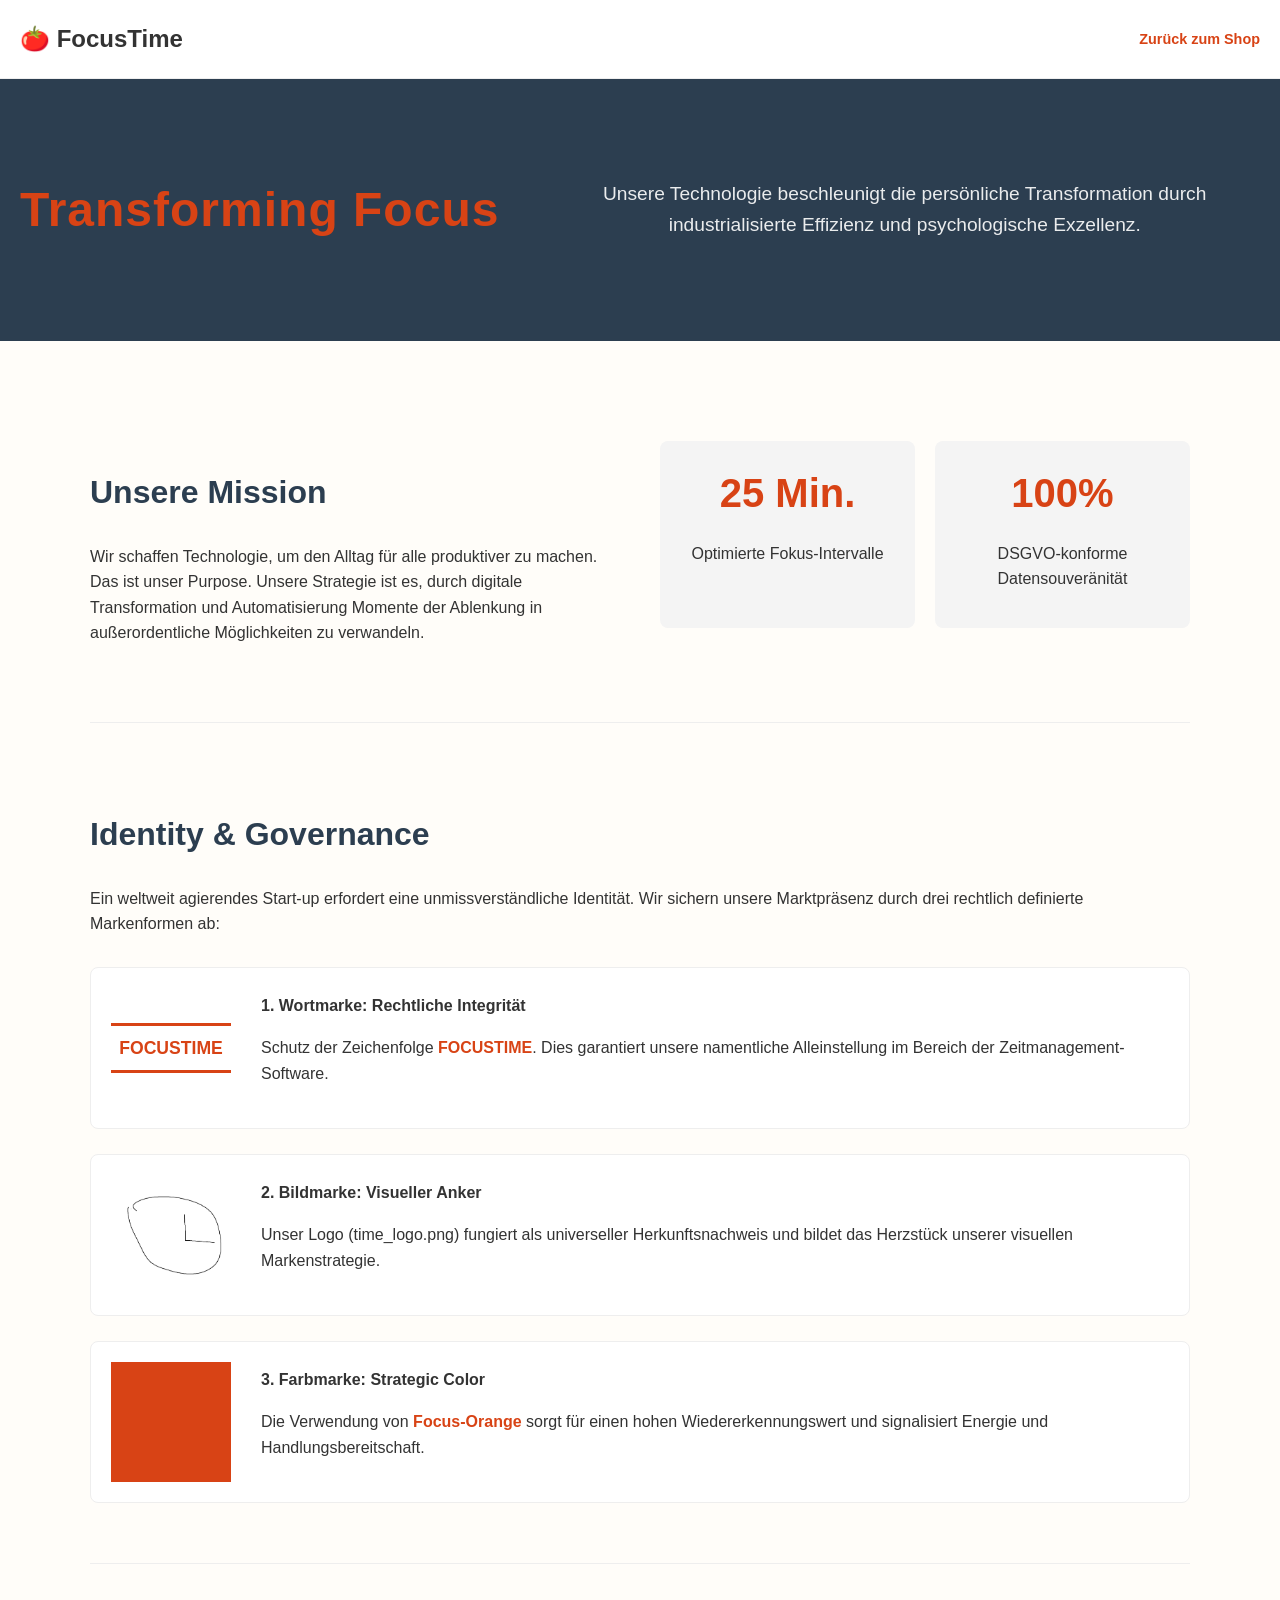
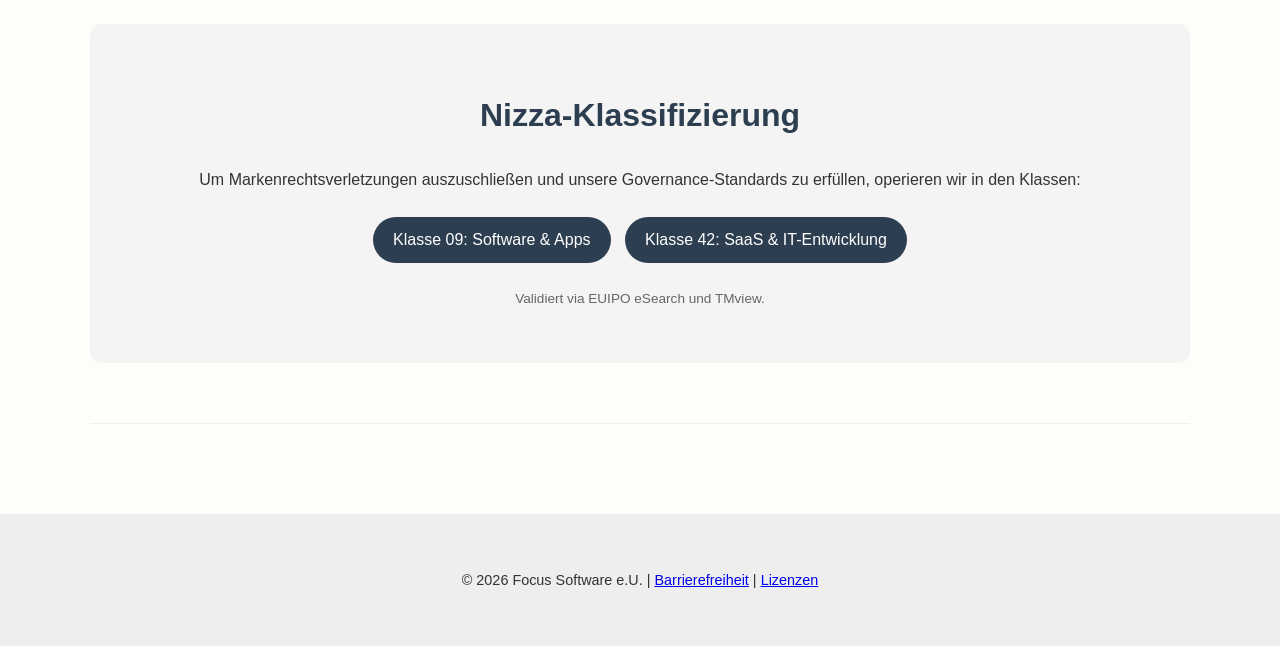
==== about.html @ 45c6c2f2 "joa" ====
<!DOCTYPE html>
<html lang="de">
<head>
    <meta charset="UTF-8">
    <meta name="viewport" content="width=device-width, initial-scale=1.0">
    <title>Über uns - FocusTime Identity</title>
    <link rel="stylesheet" href="style.css">
    <style>
        :root {
            /* Kontrastoptimiertes Orange für bessere Lesbarkeit (WCAG konform) */
            --primary-orange: #d84315;
            --dark-grey: #2c3e50;
            --light-grey: #f4f4f4;
        }
        body { font-family: 'Arial', sans-serif; line-height: 1.6; color: #333; margin: 0; }
        .container { max-width: 1100px; margin: 0 auto; padding: 40px 20px; }

        /* Hero Section */
        .hero { background: var(--dark-grey); color: white; padding: 80px 20px; text-align: center; }
        .hero h1 { font-size: 3rem; margin: 0; color: var(--primary-orange); letter-spacing: 1px; }
        .hero p { font-size: 1.2rem; max-width: 700px; margin: 20px auto; opacity: 0.9; }

        /* Sektionen */
        .section { padding: 60px 0; border-bottom: 1px solid #eee; }
        .section-grid { display: grid; grid-template-columns: 1fr 1fr; gap: 40px; align-items: start; }
        h2 { color: var(--dark-grey); font-size: 2rem; margin-bottom: 25px; }

        /* Marken-Visualisierung */
        .brand-display { display: flex; flex-direction: column; gap: 25px; margin-top: 30px; }
        .brand-row {
            display: grid;
            grid-template-columns: 120px 1fr;
            gap: 30px;
            align-items: center;
            background: white;
            padding: 20px;
            border-radius: 8px;
            border: 1px solid #eee;
        }
        .brand-visual {
            width: 120px;
            height: 120px;
            display: flex;
            align-items: center;
            justify-content: center;
            background: #fff;
            overflow: hidden;
        }
        .brand-visual img { width: 100%; height: 100%; object-fit: contain; }

        /* Wortmarke Preview - Farbe angepasst auf Primary Orange */
        .wordmark-box {
            font-weight: 900;
            font-size: 1.1rem;
            border: 3px solid var(--primary-orange);
            color: var(--primary-orange);
            padding: 8px;
            text-transform: uppercase;
        }

        /* Stats */
        .stats-grid { display: grid; grid-template-columns: 1fr 1fr; gap: 20px; }
        .stat-item { text-align: center; background: var(--light-grey); padding: 20px; border-radius: 8px; }
        .stat-number { font-size: 2.5rem; font-weight: bold; color: var(--primary-orange); display: block; }

        .highlight { color: var(--primary-orange); font-weight: bold; }
        footer { text-align: center; padding: 40px; background: #eee; font-size: 0.9rem; }
    </style>
</head>
<body>

<header style="padding: 20px; background: #fff; display: flex; justify-content: space-between; align-items: center; border-bottom: 1px solid #eee;">
    <div style="font-weight: bold; font-size: 1.5rem;">🍅 FocusTime</div>
    <nav><a href="index.html" style="text-decoration: none; color: var(--primary-orange); font-weight: bold;">Zurück zum Shop</a></nav>
</header>

<div class="hero">
    <h1>Transforming Focus</h1>
    <p>Unsere Technologie beschleunigt die persönliche Transformation durch industrialisierte Effizienz und psychologische Exzellenz.</p>
</div>

<div class="container">

    <section class="section">
        <div class="section-grid">
            <div>
                <h2>Unsere Mission</h2>
                <p>Wir schaffen Technologie, um den Alltag für alle produktiver zu machen. Das ist unser Purpose. Unsere Strategie ist es, durch digitale Transformation und Automatisierung Momente der Ablenkung in außerordentliche Möglichkeiten zu verwandeln.</p>
            </div>
            <div class="stats-grid">
                <div class="stat-item">
                    <span class="stat-number">25 Min.</span>
                    <p>Optimierte Fokus-Intervalle</p>
                </div>
                <div class="stat-item">
                    <span class="stat-number">100%</span>
                    <p>DSGVO-konforme Datensouveränität</p>
                </div>
            </div>
        </div>
    </section>

    <section class="section">
        <h2>Identity & Governance</h2>
        <p>Ein weltweit agierendes Start-up erfordert eine unmissverständliche Identität. Wir sichern unsere Marktpräsenz durch drei rechtlich definierte Markenformen ab:</p>

        <div class="brand-display">
            <div class="brand-row">
                <div class="brand-visual">
                    <div class="wordmark-box">FOCUSTIME</div>
                </div>
                <div>
                    <strong>1. Wortmarke: Rechtliche Integrität</strong>
                    <p>Schutz der Zeichenfolge <span class="highlight">FOCUSTIME</span>. Dies garantiert unsere namentliche Alleinstellung im Bereich der Zeitmanagement-Software.</p>
                </div>
            </div>

            <div class="brand-row">
                <div class="brand-visual">
                    <img src="time_logo.png" alt="FocusTime Bildmarke">
                </div>
                <div>
                    <strong>2. Bildmarke: Visueller Anker</strong>
                    <p>Unser Logo (time_logo.png) fungiert als universeller Herkunftsnachweis und bildet das Herzstück unserer visuellen Markenstrategie.</p>
                </div>
            </div>

            <div class="brand-row">
                <div class="brand-visual" style="background-color: var(--primary-orange);"></div>
                <div>
                    <strong>3. Farbmarke: Strategic Color</strong>
                    <p>Die Verwendung von <span class="highlight">Focus-Orange</span> sorgt für einen hohen Wiedererkennungswert und signalisiert Energie und Handlungsbereitschaft.</p>
                </div>
            </div>
        </div>
    </section>

    <section class="section">
        <div style="background: var(--light-grey); padding: 40px; border-radius: 12px; text-align: center;">
            <h2>Nizza-Klassifizierung</h2>
            <p>Um Markenrechtsverletzungen auszuschließen und unsere Governance-Standards zu erfüllen, operieren wir in den Klassen:</p>
            <div style="margin: 20px 0;">
                <span style="display: inline-block; padding: 10px 20px; background: var(--dark-grey); color: white; border-radius: 30px; margin: 5px;">Klasse 09: Software & Apps</span>
                <span style="display: inline-block; padding: 10px 20px; background: var(--dark-grey); color: white; border-radius: 30px; margin: 5px;">Klasse 42: SaaS & IT-Entwicklung</span>
            </div>
            <p style="font-size: 0.85rem; color: #666;">Validiert via EUIPO eSearch und TMview.</p>
        </div>
    </section>

</div>

<footer>
    <p>&copy; 2026 Focus Software e.U. | <a href="barriere.html">Barrierefreiheit</a> | <a href="lizenz.html">Lizenzen</a></p>
</footer>

</body>
</html>
---- style.css ----
/* style.css */
:root {
    --primary-orange: #ff5722;
    --gradient-orange: linear-gradient(135deg, #ff9800, #ff5722);
    --text-dark: #212121;
    --text-gray: #616161;
    --bg-light: #fffdf9;
}

body {
    font-family: 'Segoe UI', sans-serif;
    margin: 0;
    background-color: var(--bg-light);
    color: var(--text-dark);
}

/* HEADER NAVIGATION */
header {
    background: white;
    padding: 15px 40px;
    display: flex;
    justify-content: space-between;
    align-items: center;
    box-shadow: 0 2px 10px rgba(0,0,0,0.05);
}

.logo-area { font-weight: bold; font-size: 1.2rem; display: flex; align-items: center; gap: 8px; }

nav ul { display: flex; gap: 20px; list-style: none; margin: 0; padding: 0; }
nav a { text-decoration: none; color: var(--text-gray); font-size: 0.9rem; }

.btn-header-buy {
    background: var(--gradient-orange);
    color: white; border: none; padding: 8px 18px; border-radius: 20px; cursor: pointer;
}

/* HERO BEREICH (Das Wichtigste für das Layout) */
.hero {
    display: flex; /* Macht Text und Bild nebeneinander */
    justify-content: center;
    align-items: center;
    padding: 60px 10%;
    gap: 50px;
}

.hero-text { flex: 1; max-width: 600px; }

h1 { font-size: 3rem; margin: 10px 0; line-height: 1.2; }
.highlight-red { color: #f44336; }

.rating-badge { color: #fbc02d; font-size: 0.9rem; margin-bottom: 10px; }

/* BUTTONS */
.cta-buttons { display: flex; gap: 15px; margin: 20px 0; }
.btn-main-buy { background: var(--gradient-orange); color: white; border: none; padding: 12px 25px; border-radius: 8px; font-weight: bold; cursor: pointer; }
.btn-demo { background: white; border: 1px solid #ccc; padding: 12px 25px; border-radius: 8px; cursor: pointer; }

/* LISTE */
.usp-list { list-style: none; padding: 0; }
.usp-list li::before { content: "• "; color: var(--text-dark); font-weight: bold; }

/* TIMER MOCKUP BOX */
.timer-mockup {
    background: white;
    padding: 30px;
    border-radius: 30px;
    border: 15px solid #ff7043; /* Der dicke orange Rand */
    box-shadow: 0 15px 40px rgba(0,0,0,0.1);
    text-align: center;
    width: 350px; /* Feste Breite damit er nicht zusammengedrückt wird */
    display: flex;
    flex-direction: column;
    align-items: center;
}

.tomato-icon { font-size: 3rem; margin-bottom: 5px; }

.timer-display {
    font-size: 4.5rem;
    font-weight: 800;
    margin: 0;
    line-height: 1;
}

.timer-status {
    color: var(--text-gray);
    font-size: 1rem;
    margin: 10px 0 25px 0;
}

/* FORTSCHRITTSBALKEN */
.progress-bar {
    width: 100%;
    height: 12px;
    background: #eee;
    border-radius: 6px;
    margin-bottom: 30px;
    overflow: hidden; /* Damit der Fill nicht übersteht */
}

.progress-fill {
    width: 65%; /* Fortschritt wie im Bild */
    height: 100%;
    background: #f44336;
}

/* STATISTIKEN NEBENEINANDER (Flex-Row statt Column) */
.stats {
    display: flex;
    justify-content: space-between;
    width: 100%;
    border-top: 1px solid #eee;
    padding-top: 20px;
}

.stat-item {
    flex: 1; /* Alle Items gleich breit */
    text-align: center;
}

.stat-value {
    font-size: 1.5rem;
    margin: 0;
    padding: 0;
    color: #333;
    font-weight: bold;
}

.stat-label {
    margin: 0;
    font-size: 0.8rem;
    color: #555;
}

/* FOOTER */
footer { background: #f4f4f4; padding: 40px; text-align: center; margin-top: 50px; }
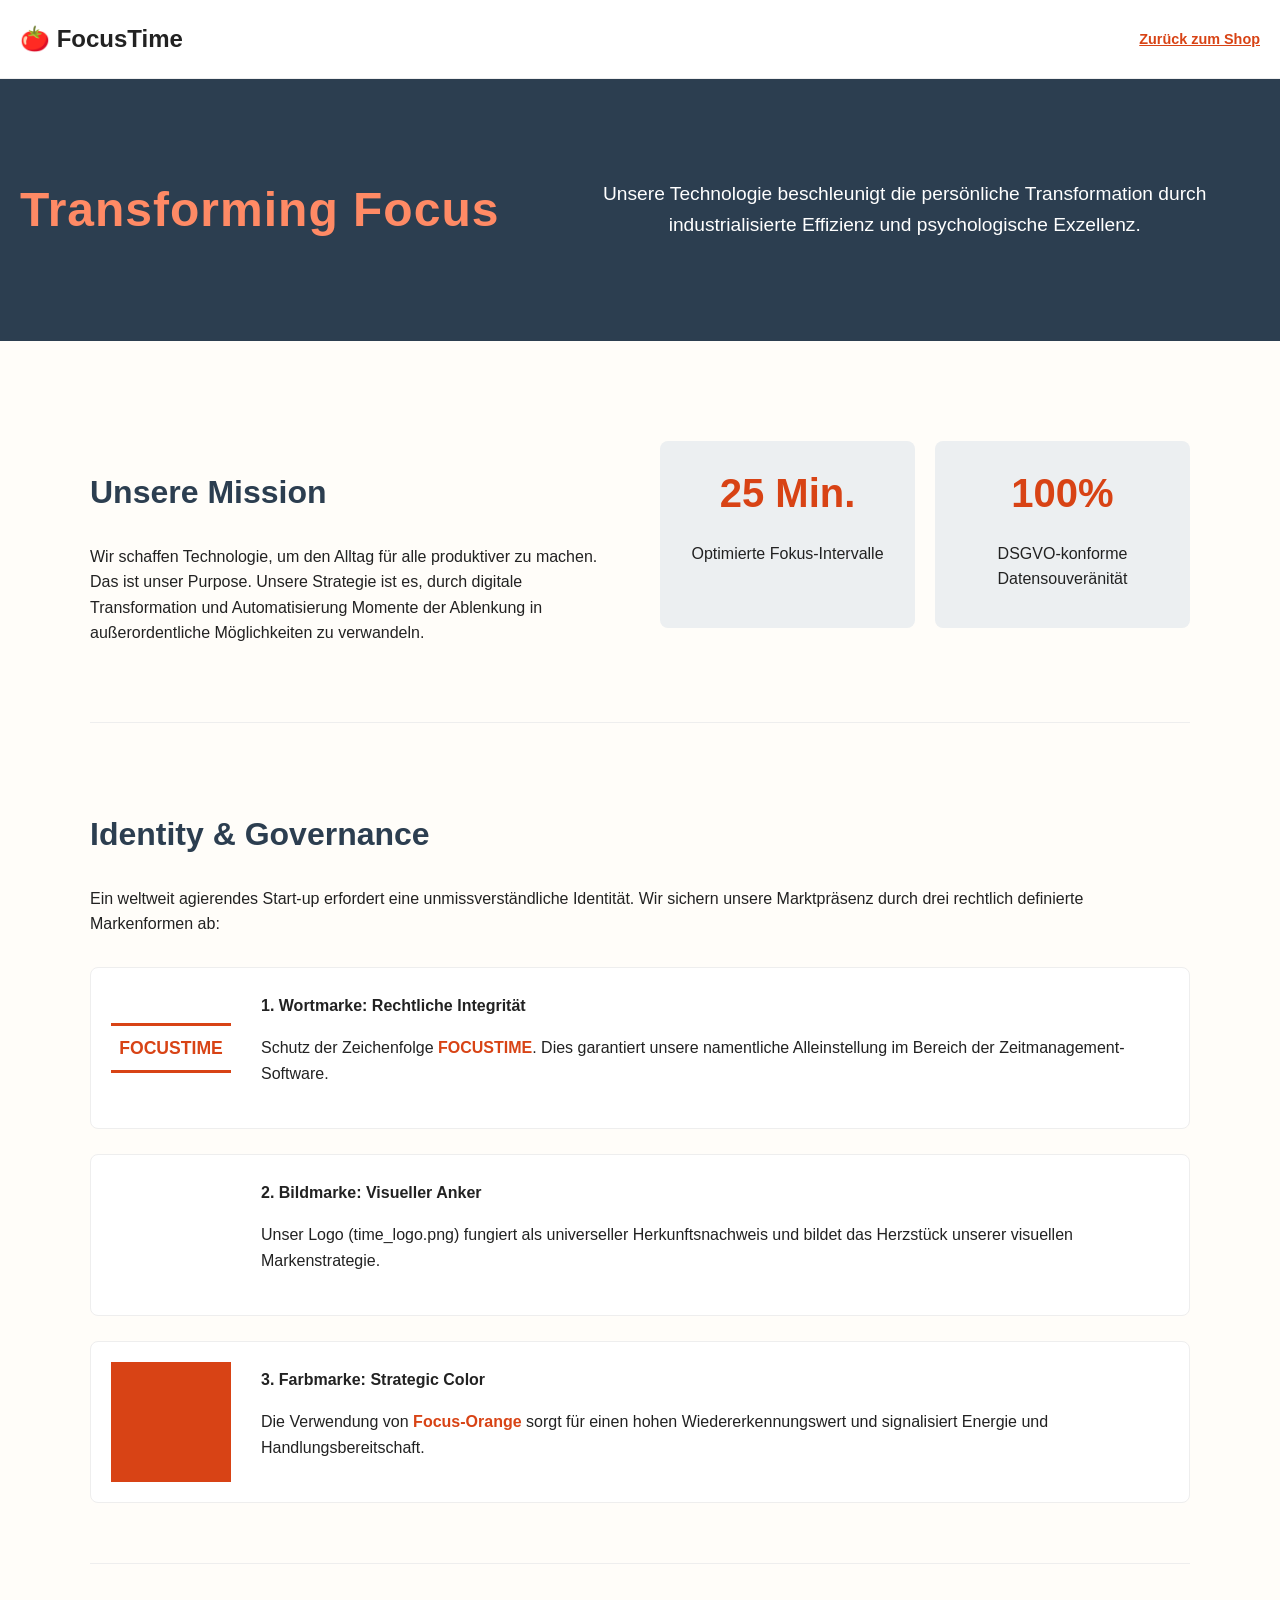
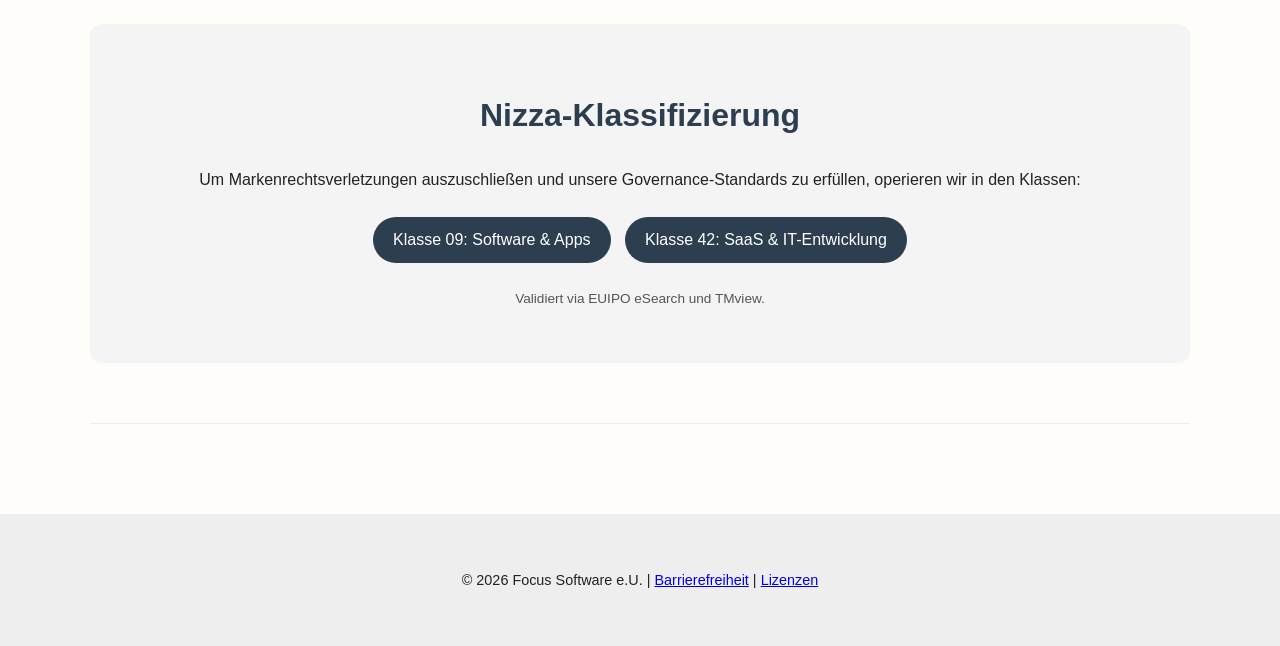
==== commit 8a8c099d: "joa" ====
--- a/about.html
+++ b/about.html
@@ -7,18 +7,18 @@
     <link rel="stylesheet" href="style.css">
     <style>
         :root {
-            /* Kontrastoptimiertes Orange für bessere Lesbarkeit (WCAG konform) */
-            --primary-orange: #d84315;
+            /* Dieses Orange (#D84315) ist dunkel genug für WAVE (Kontrast > 4.5:1) */
+            --primary-orange: #D84315;
             --dark-grey: #2c3e50;
             --light-grey: #f4f4f4;
         }
-        body { font-family: 'Arial', sans-serif; line-height: 1.6; color: #333; margin: 0; }
+        body { font-family: 'Arial', sans-serif; line-height: 1.6; color: #222; margin: 0; }
         .container { max-width: 1100px; margin: 0 auto; padding: 40px 20px; }
 
         /* Hero Section */
         .hero { background: var(--dark-grey); color: white; padding: 80px 20px; text-align: center; }
-        .hero h1 { font-size: 3rem; margin: 0; color: var(--primary-orange); letter-spacing: 1px; }
-        .hero p { font-size: 1.2rem; max-width: 700px; margin: 20px auto; opacity: 0.9; }
+        .hero h1 { font-size: 3rem; margin: 0; color: #FF8A65; letter-spacing: 1px; } /* Helleres Orange auf Dunkel ist barrierefrei */
+        .hero p { font-size: 1.2rem; max-width: 700px; margin: 20px auto; opacity: 1; }
 
         /* Sektionen */
         .section { padding: 60px 0; border-bottom: 1px solid #eee; }
@@ -46,9 +46,8 @@
             background: #fff;
             overflow: hidden;
         }
-        .brand-visual img { width: 100%; height: 100%; object-fit: contain; }
 
-        /* Wortmarke Preview - Farbe angepasst auf Primary Orange */
+        /* Wortmarke Preview - Jetzt mit Kontrast-Orange */
         .wordmark-box {
             font-weight: 900;
             font-size: 1.1rem;
@@ -60,7 +59,7 @@
 
         /* Stats */
         .stats-grid { display: grid; grid-template-columns: 1fr 1fr; gap: 20px; }
-        .stat-item { text-align: center; background: var(--light-grey); padding: 20px; border-radius: 8px; }
+        .stat-item { text-align: center; background: #eceff1; padding: 20px; border-radius: 8px; }
         .stat-number { font-size: 2.5rem; font-weight: bold; color: var(--primary-orange); display: block; }
 
         .highlight { color: var(--primary-orange); font-weight: bold; }
@@ -71,7 +70,7 @@
 
 <header style="padding: 20px; background: #fff; display: flex; justify-content: space-between; align-items: center; border-bottom: 1px solid #eee;">
     <div style="font-weight: bold; font-size: 1.5rem;">🍅 FocusTime</div>
-    <nav><a href="index.html" style="text-decoration: none; color: var(--primary-orange); font-weight: bold;">Zurück zum Shop</a></nav>
+    <nav><a href="index.html" style="text-decoration: underline; color: var(--primary-orange); font-weight: bold;">Zurück zum Shop</a></nav>
 </header>
 
 <div class="hero">
@@ -143,7 +142,7 @@
                 <span style="display: inline-block; padding: 10px 20px; background: var(--dark-grey); color: white; border-radius: 30px; margin: 5px;">Klasse 09: Software & Apps</span>
                 <span style="display: inline-block; padding: 10px 20px; background: var(--dark-grey); color: white; border-radius: 30px; margin: 5px;">Klasse 42: SaaS & IT-Entwicklung</span>
             </div>
-            <p style="font-size: 0.85rem; color: #666;">Validiert via EUIPO eSearch und TMview.</p>
+            <p style="font-size: 0.85rem; color: #555;">Validiert via EUIPO eSearch und TMview.</p>
         </div>
     </section>
 
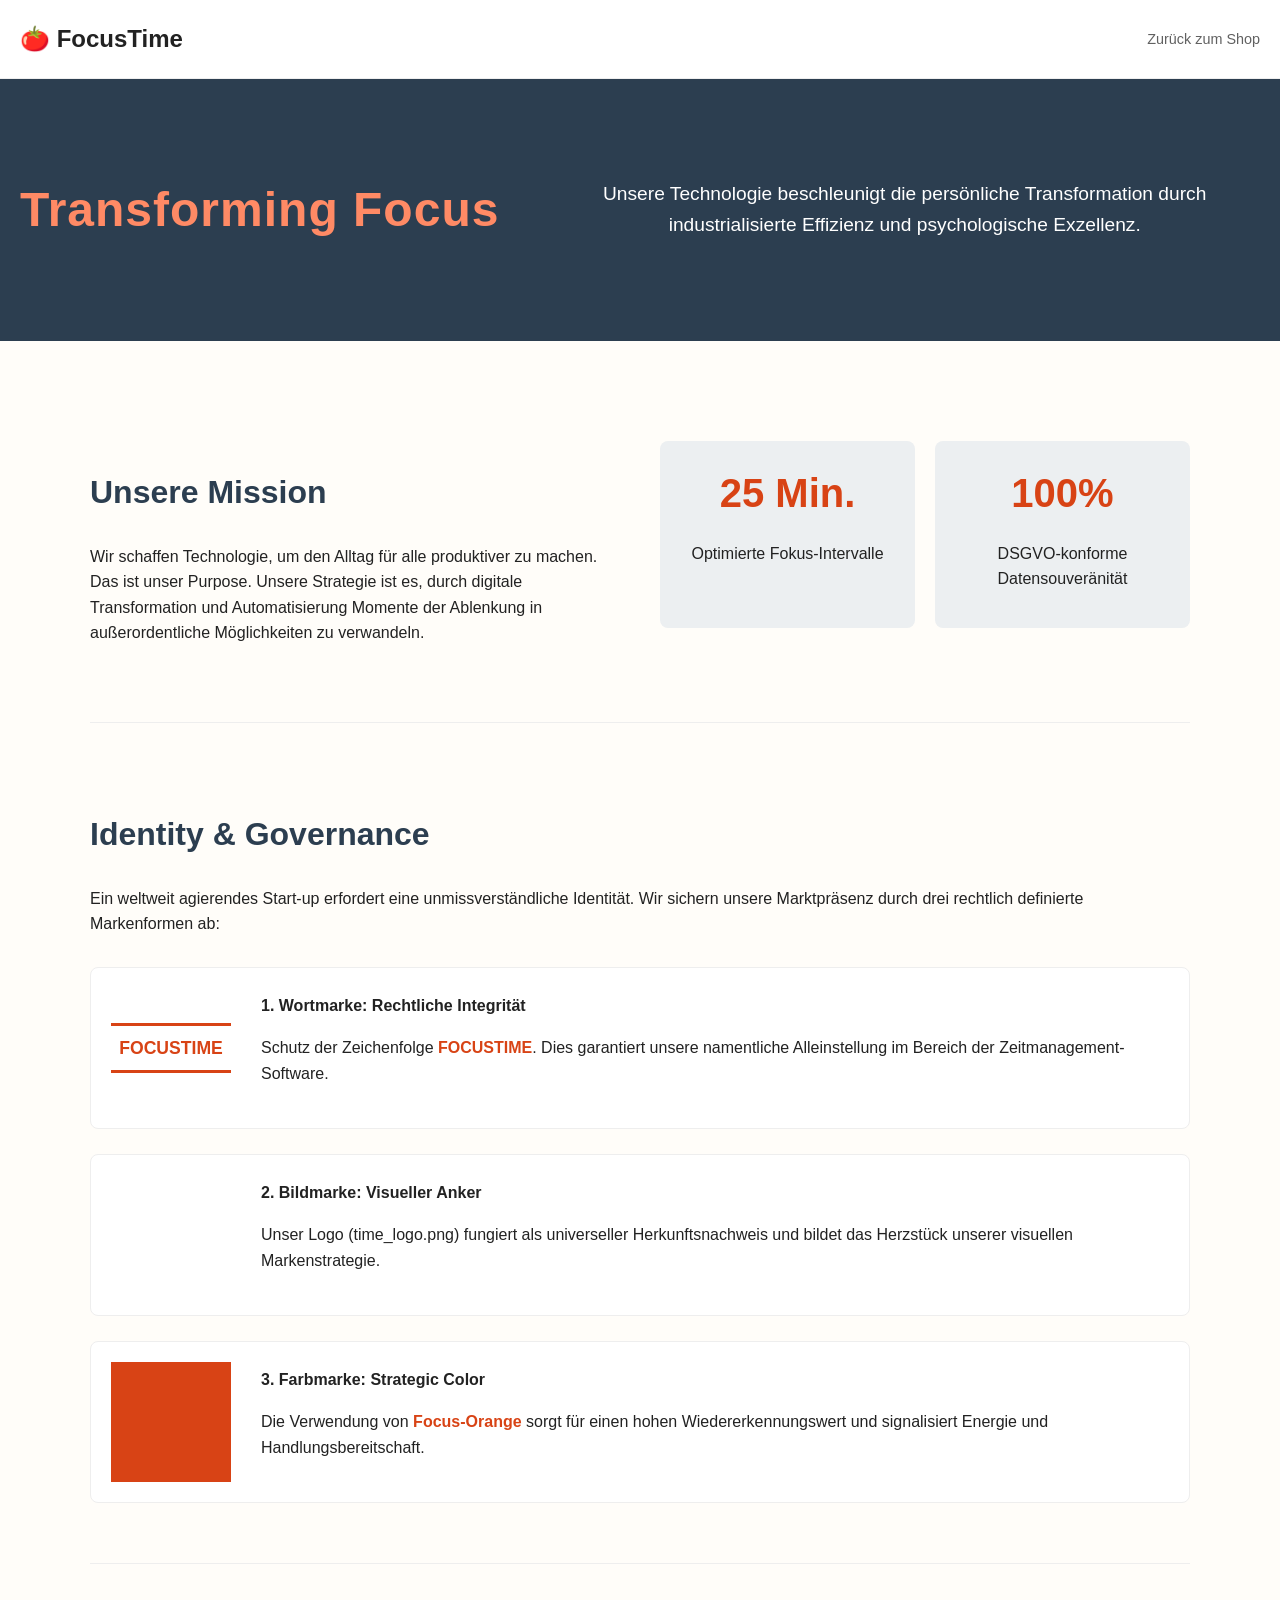
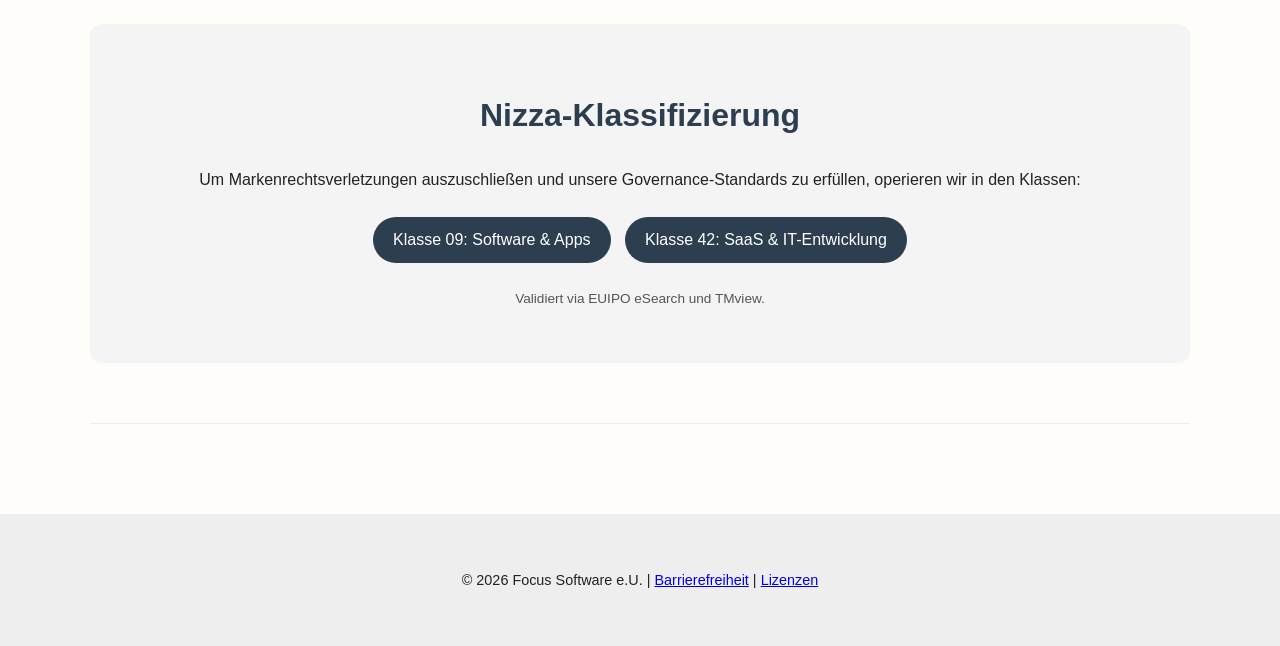
==== commit b42b8600: "joa" ====
--- a/about.html
+++ b/about.html
@@ -70,9 +70,10 @@
 
 <header style="padding: 20px; background: #fff; display: flex; justify-content: space-between; align-items: center; border-bottom: 1px solid #eee;">
     <div style="font-weight: bold; font-size: 1.5rem;">🍅 FocusTime</div>
-    <nav><a href="index.html" style="text-decoration: underline; color: var(--primary-orange); font-weight: bold;">Zurück zum Shop</a></nav>
+    <nav>
+        <a href="index.html" style="text-decoration: none; color: var(--text-gray); font-size: 0.9rem;">Zurück zum Shop</a>
+    </nav>
 </header>
-
 <div class="hero">
     <h1>Transforming Focus</h1>
     <p>Unsere Technologie beschleunigt die persönliche Transformation durch industrialisierte Effizienz und psychologische Exzellenz.</p>
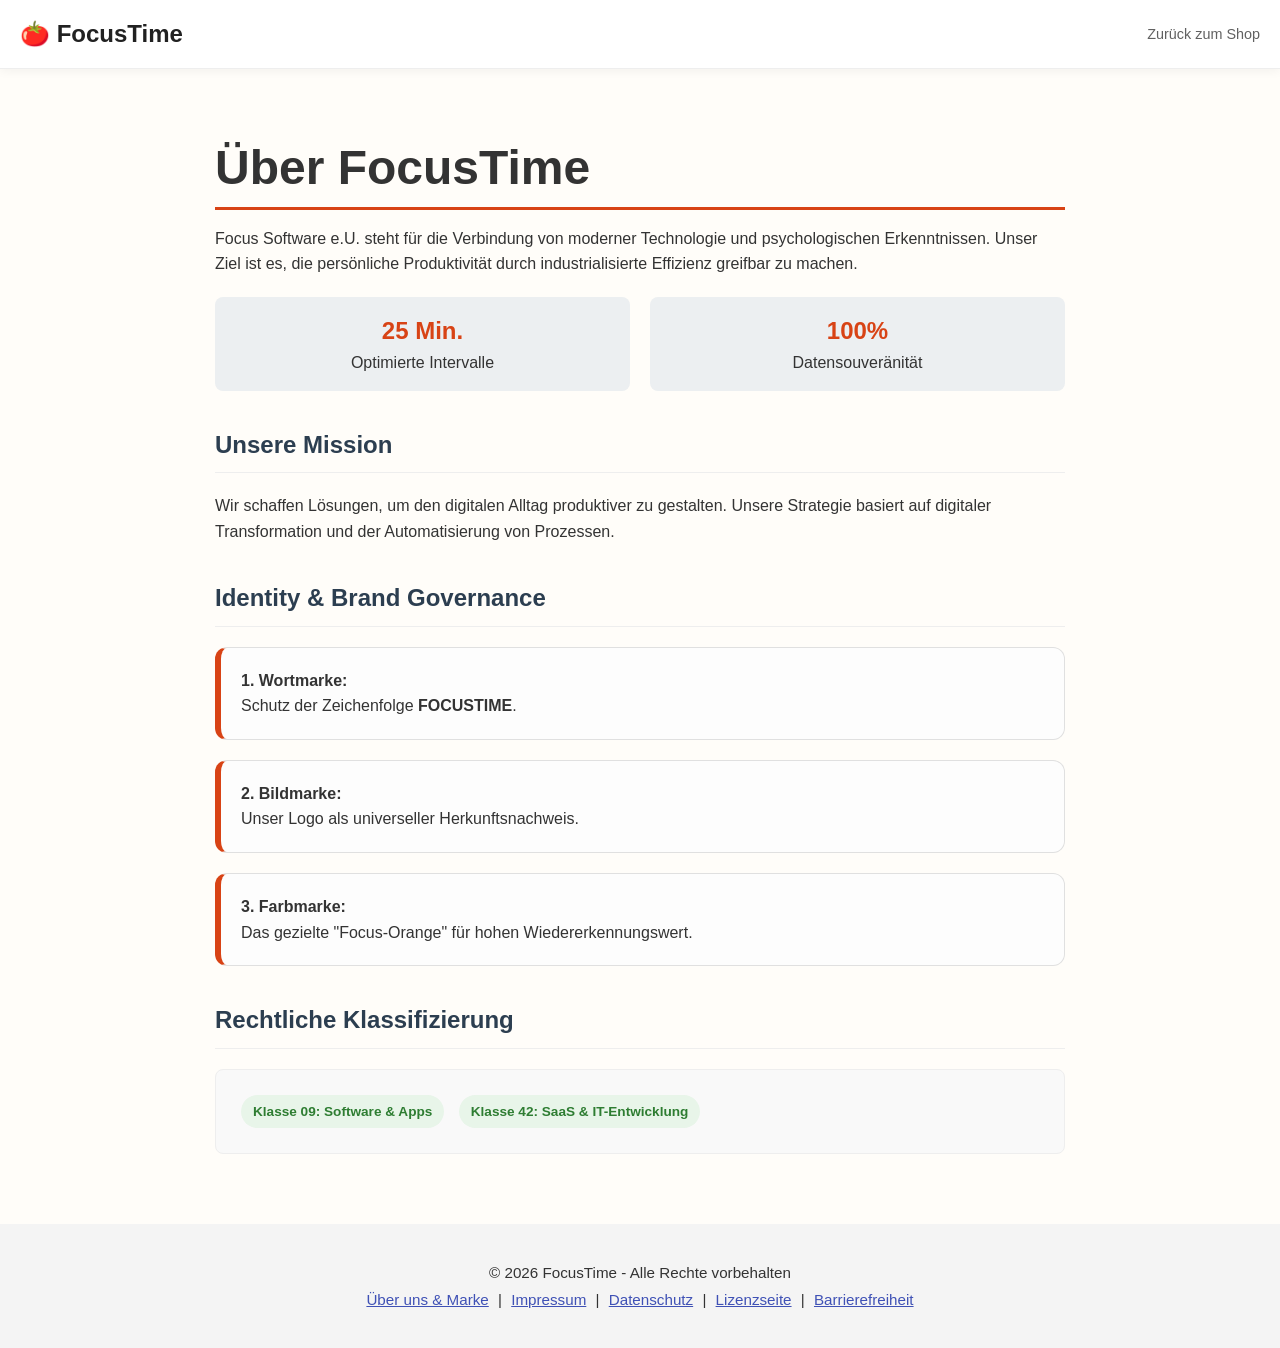
==== commit a75b8fb7: "joa" ====
--- a/about.html
+++ b/about.html
@@ -3,67 +3,77 @@
 <head>
     <meta charset="UTF-8">
     <meta name="viewport" content="width=device-width, initial-scale=1.0">
-    <title>Über uns - FocusTime Identity</title>
+    <title>Über uns - FocusTime</title>
     <link rel="stylesheet" href="style.css">
     <style>
         :root {
-            /* Dieses Orange (#D84315) ist dunkel genug für WAVE (Kontrast > 4.5:1) */
-            --primary-orange: #D84315;
-            --dark-grey: #2c3e50;
-            --light-grey: #f4f4f4;
+            --primary-orange: #d84315;
+            --text-gray: #616161;
         }
-        body { font-family: 'Arial', sans-serif; line-height: 1.6; color: #222; margin: 0; }
-        .container { max-width: 1100px; margin: 0 auto; padding: 40px 20px; }
+        .about-container { max-width: 850px; margin: 40px auto; padding: 20px; line-height: 1.6; color: #333; font-family: sans-serif; }
 
-        /* Hero Section */
-        .hero { background: var(--dark-grey); color: white; padding: 80px 20px; text-align: center; }
-        .hero h1 { font-size: 3rem; margin: 0; color: #FF8A65; letter-spacing: 1px; } /* Helleres Orange auf Dunkel ist barrierefrei */
-        .hero p { font-size: 1.2rem; max-width: 700px; margin: 20px auto; opacity: 1; }
+        h1 { border-bottom: 3px solid var(--primary-orange); padding-bottom: 10px; }
+        h2 { color: #2c3e50; margin-top: 35px; border-bottom: 1px solid #eee; padding-bottom: 8px; }
 
-        /* Sektionen */
-        .section { padding: 60px 0; border-bottom: 1px solid #eee; }
-        .section-grid { display: grid; grid-template-columns: 1fr 1fr; gap: 40px; align-items: start; }
-        h2 { color: var(--dark-grey); font-size: 2rem; margin-bottom: 25px; }
-
-        /* Marken-Visualisierung */
-        .brand-display { display: flex; flex-direction: column; gap: 25px; margin-top: 30px; }
-        .brand-row {
-            display: grid;
-            grid-template-columns: 120px 1fr;
-            gap: 30px;
-            align-items: center;
-            background: white;
+        .feature-box {
+            background: #fdfdfd;
             padding: 20px;
-            border-radius: 8px;
-            border: 1px solid #eee;
-        }
-        .brand-visual {
-            width: 120px;
-            height: 120px;
-            display: flex;
-            align-items: center;
-            justify-content: center;
-            background: #fff;
-            overflow: hidden;
+            border-radius: 12px;
+            margin: 20px 0;
+            border: 1px solid #e0e0e0;
+            border-left: 6px solid var(--primary-orange);
         }
 
-        /* Wortmarke Preview - Jetzt mit Kontrast-Orange */
-        .wordmark-box {
-            font-weight: 900;
-            font-size: 1.1rem;
-            border: 3px solid var(--primary-orange);
-            color: var(--primary-orange);
-            padding: 8px;
-            text-transform: uppercase;
+        .nizza-badge {
+            display: inline-block;
+            background: #e8f5e9;
+            color: #2e7d32;
+            padding: 6px 12px;
+            border-radius: 20px;
+            font-size: 0.85rem;
+            font-weight: bold;
+            margin: 5px;
         }
 
-        /* Stats */
-        .stats-grid { display: grid; grid-template-columns: 1fr 1fr; gap: 20px; }
-        .stat-item { text-align: center; background: #eceff1; padding: 20px; border-radius: 8px; }
-        .stat-number { font-size: 2.5rem; font-weight: bold; color: var(--primary-orange); display: block; }
+        .stats-summary {
+            display: flex;
+            gap: 20px;
+            margin: 20px 0;
+        }
 
-        .highlight { color: var(--primary-orange); font-weight: bold; }
-        footer { text-align: center; padding: 40px; background: #eee; font-size: 0.9rem; }
+        .stat-card {
+            flex: 1;
+            background: #eceff1;
+            padding: 15px;
+            border-radius: 8px;
+            text-align: center;
+        }
+
+        .stat-val { font-size: 1.5rem; font-weight: bold; color: var(--primary-orange); display: block; }
+
+        /* FOOTER DESIGN NACH SCREENSHOT */
+        footer {
+            background: #f4f4f4;
+            padding: 40px;
+            text-align: center;
+            margin-top: 50px;
+            color: #333;
+            font-size: 0.95rem;
+        }
+
+        .footer-links {
+            margin-top: 10px;
+        }
+
+        .footer-links a {
+            color: #3f51b5; /* Klassisches Link-Blau wie im Screenshot */
+            text-decoration: underline;
+            margin: 0 5px;
+        }
+
+        .footer-links span {
+            color: #333;
+        }
     </style>
 </head>
 <body>
@@ -74,83 +84,57 @@
         <a href="index.html" style="text-decoration: none; color: var(--text-gray); font-size: 0.9rem;">Zurück zum Shop</a>
     </nav>
 </header>
-<div class="hero">
-    <h1>Transforming Focus</h1>
-    <p>Unsere Technologie beschleunigt die persönliche Transformation durch industrialisierte Effizienz und psychologische Exzellenz.</p>
-</div>
 
-<div class="container">
+<main class="about-container">
+    <h1>Über FocusTime</h1>
+    <p>Focus Software e.U. steht für die Verbindung von moderner Technologie und psychologischen Erkenntnissen. Unser Ziel ist es, die persönliche Produktivität durch industrialisierte Effizienz greifbar zu machen.</p>
 
-    <section class="section">
-        <div class="section-grid">
-            <div>
-                <h2>Unsere Mission</h2>
-                <p>Wir schaffen Technologie, um den Alltag für alle produktiver zu machen. Das ist unser Purpose. Unsere Strategie ist es, durch digitale Transformation und Automatisierung Momente der Ablenkung in außerordentliche Möglichkeiten zu verwandeln.</p>
-            </div>
-            <div class="stats-grid">
-                <div class="stat-item">
-                    <span class="stat-number">25 Min.</span>
-                    <p>Optimierte Fokus-Intervalle</p>
-                </div>
-                <div class="stat-item">
-                    <span class="stat-number">100%</span>
-                    <p>DSGVO-konforme Datensouveränität</p>
-                </div>
-            </div>
+    <div class="stats-summary">
+        <div class="stat-card">
+            <span class="stat-val">25 Min.</span>
+            Optimierte Intervalle
         </div>
-    </section>
+        <div class="stat-card">
+            <span class="stat-val">100%</span>
+            Datensouveränität
+        </div>
+    </div>
 
-    <section class="section">
-        <h2>Identity & Governance</h2>
-        <p>Ein weltweit agierendes Start-up erfordert eine unmissverständliche Identität. Wir sichern unsere Marktpräsenz durch drei rechtlich definierte Markenformen ab:</p>
+    <h2>Unsere Mission</h2>
+    <p>Wir schaffen Lösungen, um den digitalen Alltag produktiver zu gestalten. Unsere Strategie basiert auf digitaler Transformation und der Automatisierung von Prozessen.</p>
 
-        <div class="brand-display">
-            <div class="brand-row">
-                <div class="brand-visual">
-                    <div class="wordmark-box">FOCUSTIME</div>
-                </div>
-                <div>
-                    <strong>1. Wortmarke: Rechtliche Integrität</strong>
-                    <p>Schutz der Zeichenfolge <span class="highlight">FOCUSTIME</span>. Dies garantiert unsere namentliche Alleinstellung im Bereich der Zeitmanagement-Software.</p>
-                </div>
-            </div>
+    <h2>Identity & Brand Governance</h2>
+    <div class="feature-box">
+        <strong>1. Wortmarke:</strong><br>
+        Schutz der Zeichenfolge <strong>FOCUSTIME</strong>.
+    </div>
 
-            <div class="brand-row">
-                <div class="brand-visual">
-                    <img src="time_logo.png" alt="FocusTime Bildmarke">
-                </div>
-                <div>
-                    <strong>2. Bildmarke: Visueller Anker</strong>
-                    <p>Unser Logo (time_logo.png) fungiert als universeller Herkunftsnachweis und bildet das Herzstück unserer visuellen Markenstrategie.</p>
-                </div>
-            </div>
+    <div class="feature-box">
+        <strong>2. Bildmarke:</strong><br>
+        Unser Logo als universeller Herkunftsnachweis.
+    </div>
 
-            <div class="brand-row">
-                <div class="brand-visual" style="background-color: var(--primary-orange);"></div>
-                <div>
-                    <strong>3. Farbmarke: Strategic Color</strong>
-                    <p>Die Verwendung von <span class="highlight">Focus-Orange</span> sorgt für einen hohen Wiedererkennungswert und signalisiert Energie und Handlungsbereitschaft.</p>
-                </div>
-            </div>
-        </div>
-    </section>
+    <div class="feature-box">
+        <strong>3. Farbmarke:</strong><br>
+        Das gezielte "Focus-Orange" für hohen Wiedererkennungswert.
+    </div>
 
-    <section class="section">
-        <div style="background: var(--light-grey); padding: 40px; border-radius: 12px; text-align: center;">
-            <h2>Nizza-Klassifizierung</h2>
-            <p>Um Markenrechtsverletzungen auszuschließen und unsere Governance-Standards zu erfüllen, operieren wir in den Klassen:</p>
-            <div style="margin: 20px 0;">
-                <span style="display: inline-block; padding: 10px 20px; background: var(--dark-grey); color: white; border-radius: 30px; margin: 5px;">Klasse 09: Software & Apps</span>
-                <span style="display: inline-block; padding: 10px 20px; background: var(--dark-grey); color: white; border-radius: 30px; margin: 5px;">Klasse 42: SaaS & IT-Entwicklung</span>
-            </div>
-            <p style="font-size: 0.85rem; color: #555;">Validiert via EUIPO eSearch und TMview.</p>
-        </div>
-    </section>
-
-</div>
+    <h2>Rechtliche Klassifizierung</h2>
+    <div style="background: #f9f9f9; padding: 20px; border-radius: 8px; border: 1px solid #eee;">
+        <span class="nizza-badge">Klasse 09: Software & Apps</span>
+        <span class="nizza-badge">Klasse 42: SaaS & IT-Entwicklung</span>
+    </div>
+</main>
 
 <footer>
-    <p>&copy; 2026 Focus Software e.U. | <a href="barriere.html">Barrierefreiheit</a> | <a href="lizenz.html">Lizenzen</a></p>
+    <div>© 2026 FocusTime - Alle Rechte vorbehalten</div>
+    <div class="footer-links">
+        <a href="about.html">Über uns & Marke</a> <span>|</span>
+        <a href="impressum.html">Impressum</a> <span>|</span>
+        <a href="privacy.html">Datenschutz</a> <span>|</span>
+        <a href="lizenz.html">Lizenzseite</a> <span>|</span>
+        <a href="barriere.html">Barrierefreiheit</a>
+    </div>
 </footer>
 
 </body>
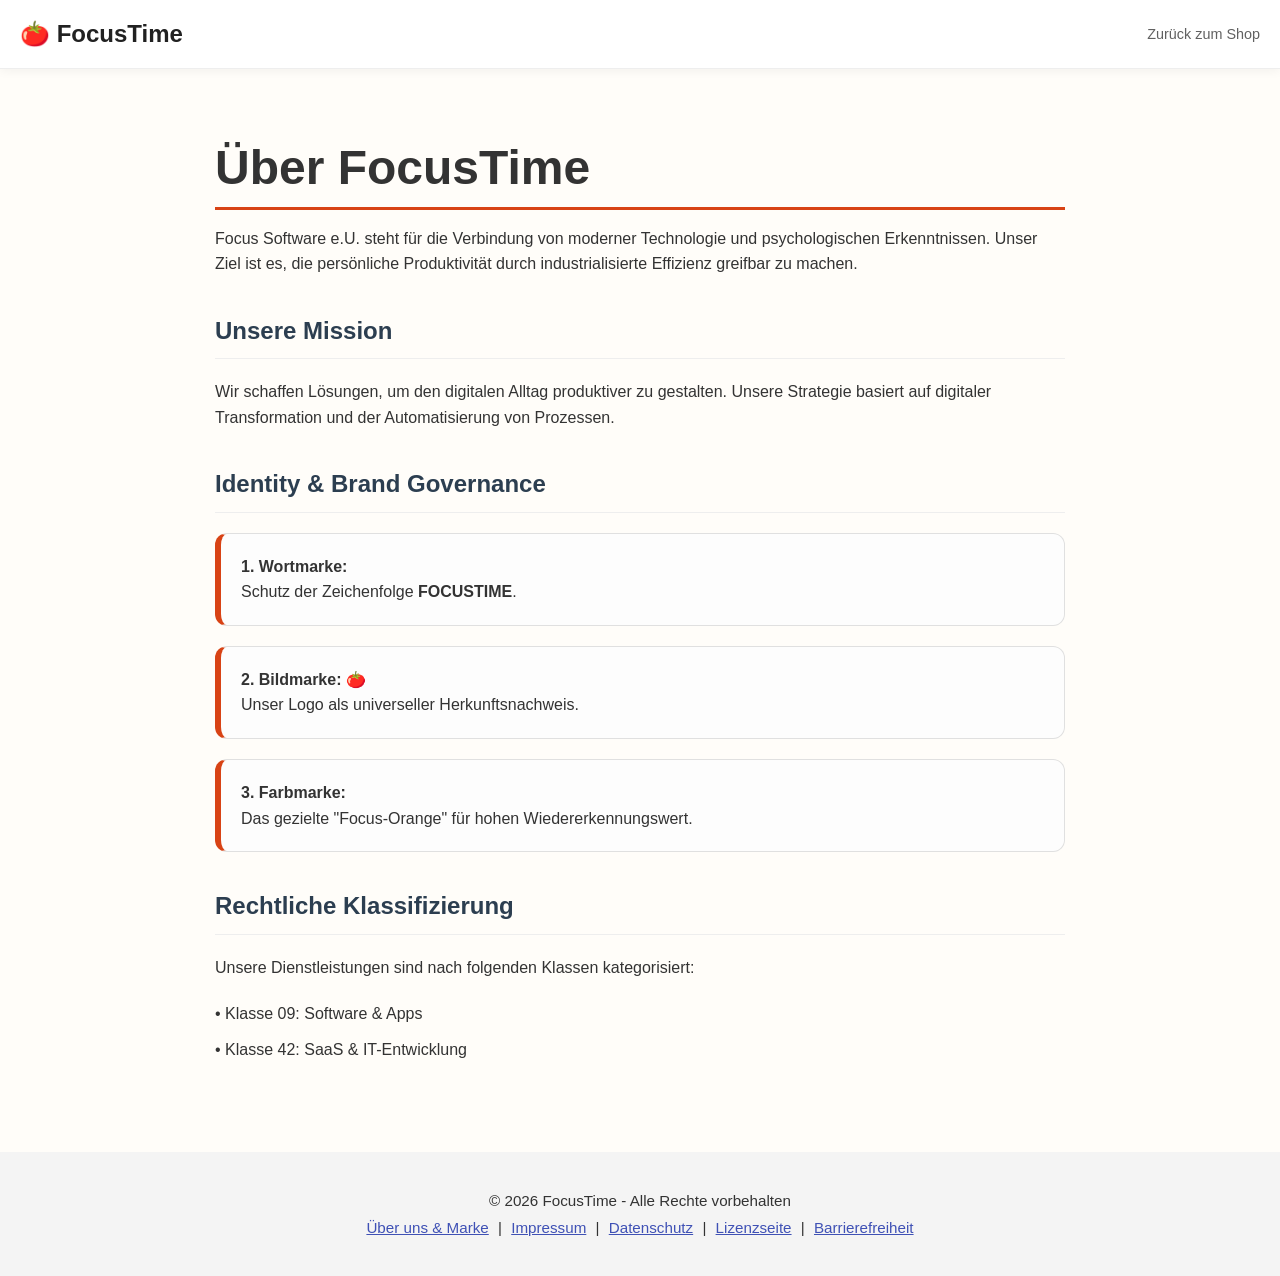
==== commit 77cbacc1: "joa" ====
--- a/about.html
+++ b/about.html
@@ -24,32 +24,16 @@
             border-left: 6px solid var(--primary-orange);
         }
 
-        .nizza-badge {
-            display: inline-block;
-            background: #e8f5e9;
-            color: #2e7d32;
-            padding: 6px 12px;
-            border-radius: 20px;
-            font-size: 0.85rem;
-            font-weight: bold;
-            margin: 5px;
+        .nizza-list {
+            list-style: none;
+            padding: 0;
+            margin: 15px 0;
         }
 
-        .stats-summary {
-            display: flex;
-            gap: 20px;
-            margin: 20px 0;
+        .nizza-list li {
+            padding: 5px 0;
+            font-weight: 500;
         }
-
-        .stat-card {
-            flex: 1;
-            background: #eceff1;
-            padding: 15px;
-            border-radius: 8px;
-            text-align: center;
-        }
-
-        .stat-val { font-size: 1.5rem; font-weight: bold; color: var(--primary-orange); display: block; }
 
         /* FOOTER DESIGN NACH SCREENSHOT */
         footer {
@@ -66,7 +50,7 @@
         }
 
         .footer-links a {
-            color: #3f51b5; /* Klassisches Link-Blau wie im Screenshot */
+            color: #3f51b5;
             text-decoration: underline;
             margin: 0 5px;
         }
@@ -89,17 +73,6 @@
     <h1>Über FocusTime</h1>
     <p>Focus Software e.U. steht für die Verbindung von moderner Technologie und psychologischen Erkenntnissen. Unser Ziel ist es, die persönliche Produktivität durch industrialisierte Effizienz greifbar zu machen.</p>
 
-    <div class="stats-summary">
-        <div class="stat-card">
-            <span class="stat-val">25 Min.</span>
-            Optimierte Intervalle
-        </div>
-        <div class="stat-card">
-            <span class="stat-val">100%</span>
-            Datensouveränität
-        </div>
-    </div>
-
     <h2>Unsere Mission</h2>
     <p>Wir schaffen Lösungen, um den digitalen Alltag produktiver zu gestalten. Unsere Strategie basiert auf digitaler Transformation und der Automatisierung von Prozessen.</p>
 
@@ -110,7 +83,7 @@
     </div>
 
     <div class="feature-box">
-        <strong>2. Bildmarke:</strong><br>
+        <strong>2. Bildmarke: 🍅</strong><br>
         Unser Logo als universeller Herkunftsnachweis.
     </div>
 
@@ -120,10 +93,11 @@
     </div>
 
     <h2>Rechtliche Klassifizierung</h2>
-    <div style="background: #f9f9f9; padding: 20px; border-radius: 8px; border: 1px solid #eee;">
-        <span class="nizza-badge">Klasse 09: Software & Apps</span>
-        <span class="nizza-badge">Klasse 42: SaaS & IT-Entwicklung</span>
-    </div>
+    <p>Unsere Dienstleistungen sind nach folgenden Klassen kategorisiert:</p>
+    <ul class="nizza-list">
+        <li>• Klasse 09: Software & Apps</li>
+        <li>• Klasse 42: SaaS & IT-Entwicklung</li>
+    </ul>
 </main>
 
 <footer>
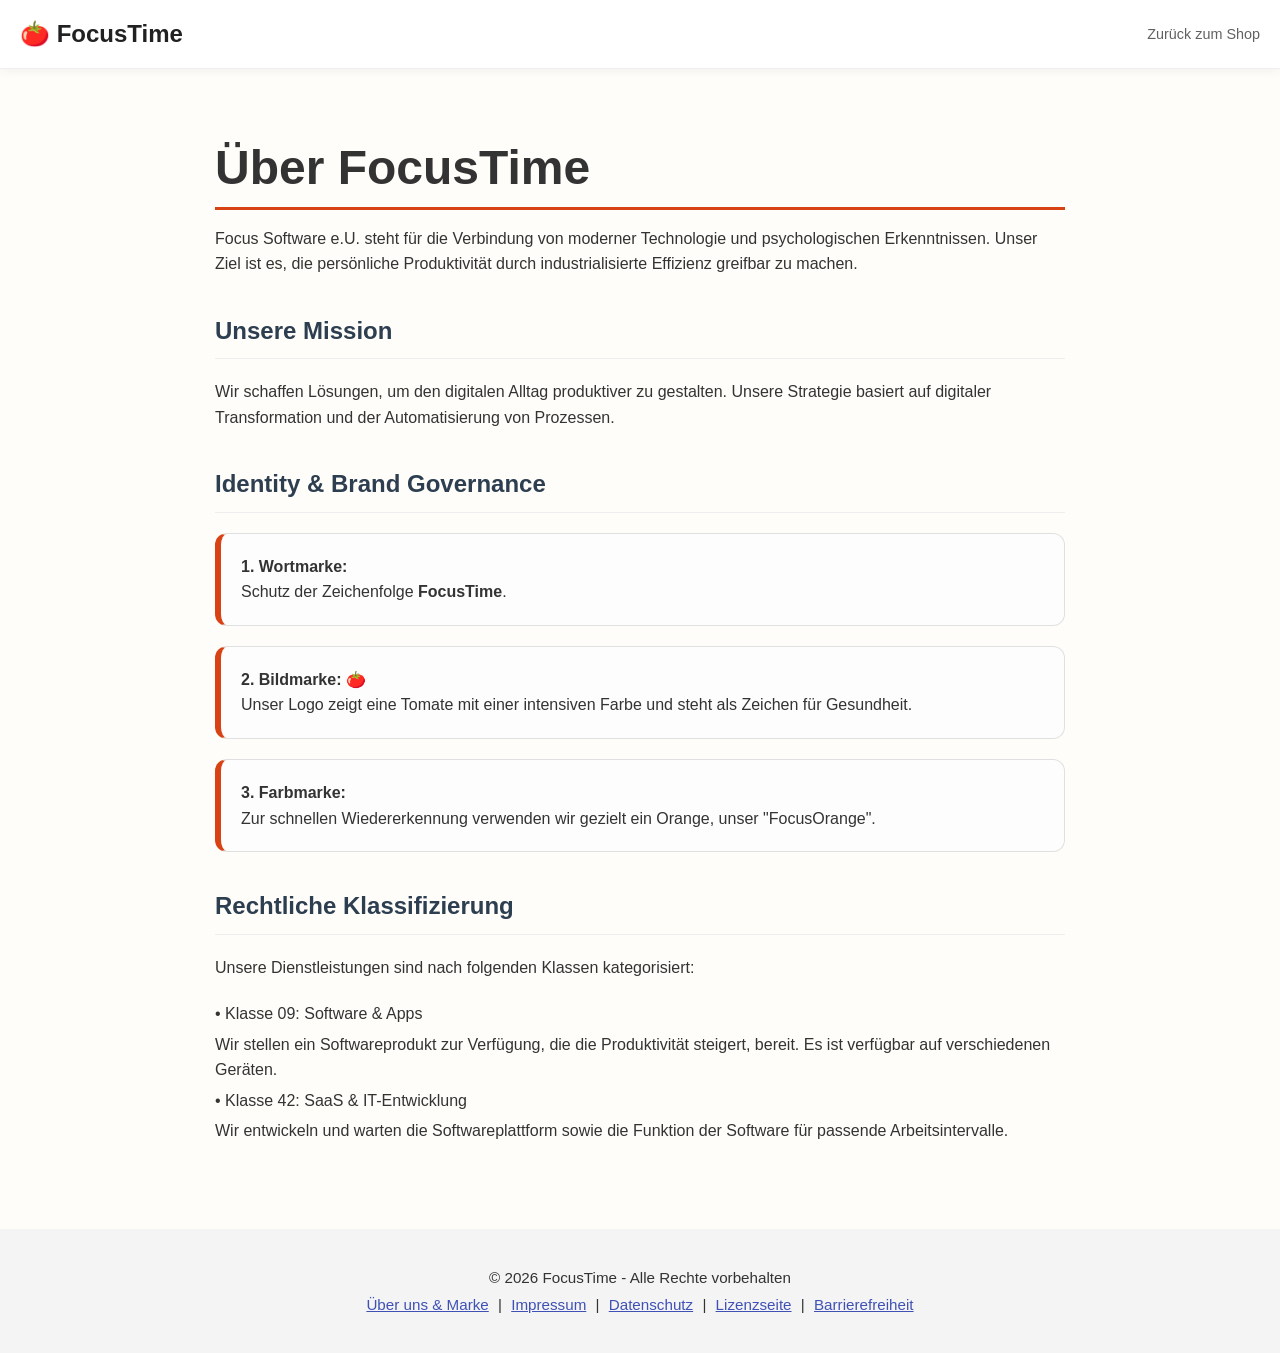
==== commit ba3f7633: "joa" ====
--- a/about.html
+++ b/about.html
@@ -79,24 +79,26 @@
     <h2>Identity & Brand Governance</h2>
     <div class="feature-box">
         <strong>1. Wortmarke:</strong><br>
-        Schutz der Zeichenfolge <strong>FOCUSTIME</strong>.
+        Schutz der Zeichenfolge <strong>FocusTime</strong>.
     </div>
 
     <div class="feature-box">
         <strong>2. Bildmarke: 🍅</strong><br>
-        Unser Logo als universeller Herkunftsnachweis.
+        Unser Logo zeigt eine Tomate mit einer intensiven Farbe und steht als Zeichen für Gesundheit.
     </div>
 
     <div class="feature-box">
         <strong>3. Farbmarke:</strong><br>
-        Das gezielte "Focus-Orange" für hohen Wiedererkennungswert.
+        Zur schnellen Wiedererkennung verwenden wir gezielt ein Orange, unser "FocusOrange".
     </div>
 
     <h2>Rechtliche Klassifizierung</h2>
     <p>Unsere Dienstleistungen sind nach folgenden Klassen kategorisiert:</p>
     <ul class="nizza-list">
         <li>• Klasse 09: Software & Apps</li>
+        <a>Wir stellen ein Softwareprodukt zur Verfügung, die die Produktivität steigert, bereit. Es ist verfügbar auf verschiedenen Geräten. </a>
         <li>• Klasse 42: SaaS & IT-Entwicklung</li>
+        <a>Wir entwickeln und warten die Softwareplattform sowie die Funktion der Software für passende Arbeitsintervalle.</a>
     </ul>
 </main>
 
--- a/style.css
+++ b/style.css
@@ -131,6 +131,67 @@
     font-size: 0.8rem;
     color: #555;
 }
+/* Cookie Banner Styling */
+#cookie-banner {
+    position: fixed;
+    bottom: 20px;
+    right: 20px;
+    width: 320px;
+    background: #ffffff;
+    border: 1px solid #ddd;
+    border-radius: 12px;
+    box-shadow: 0 8px 24px rgba(0,0,0,0.15);
+    padding: 20px;
+    z-index: 10000;
+    transition: transform 0.6s cubic-bezier(0.68, -0.55, 0.27, 1.55), opacity 0.5s;
+    font-family: sans-serif;
+}
 
+#cookie-banner.slide-out {
+    transform: translateX(120%); /* Schiebt den Banner nach rechts raus */
+    opacity: 0;
+}
+
+.cookie-header {
+    display: flex;
+    align-items: center;
+    gap: 10px;
+    margin-bottom: 10px;
+    font-weight: bold;
+    color: var(--primary-orange);
+}
+
+.cookie-text {
+    font-size: 0.85rem;
+    color: #555;
+    line-height: 1.4;
+    margin-bottom: 15px;
+}
+
+.cookie-actions {
+    display: flex;
+    gap: 10px;
+}
+
+.btn-accept {
+    background: var(--primary-orange);
+    color: white;
+    border: none;
+    padding: 8px 15px;
+    border-radius: 6px;
+    cursor: pointer;
+    font-size: 0.85rem;
+    flex: 1;
+}
+
+.btn-hide {
+    background: #f0f0f0;
+    color: #444;
+    border: none;
+    padding: 8px 15px;
+    border-radius: 6px;
+    cursor: pointer;
+    font-size: 0.85rem;
+}
 /* FOOTER */
 footer { background: #f4f4f4; padding: 40px; text-align: center; margin-top: 50px; }
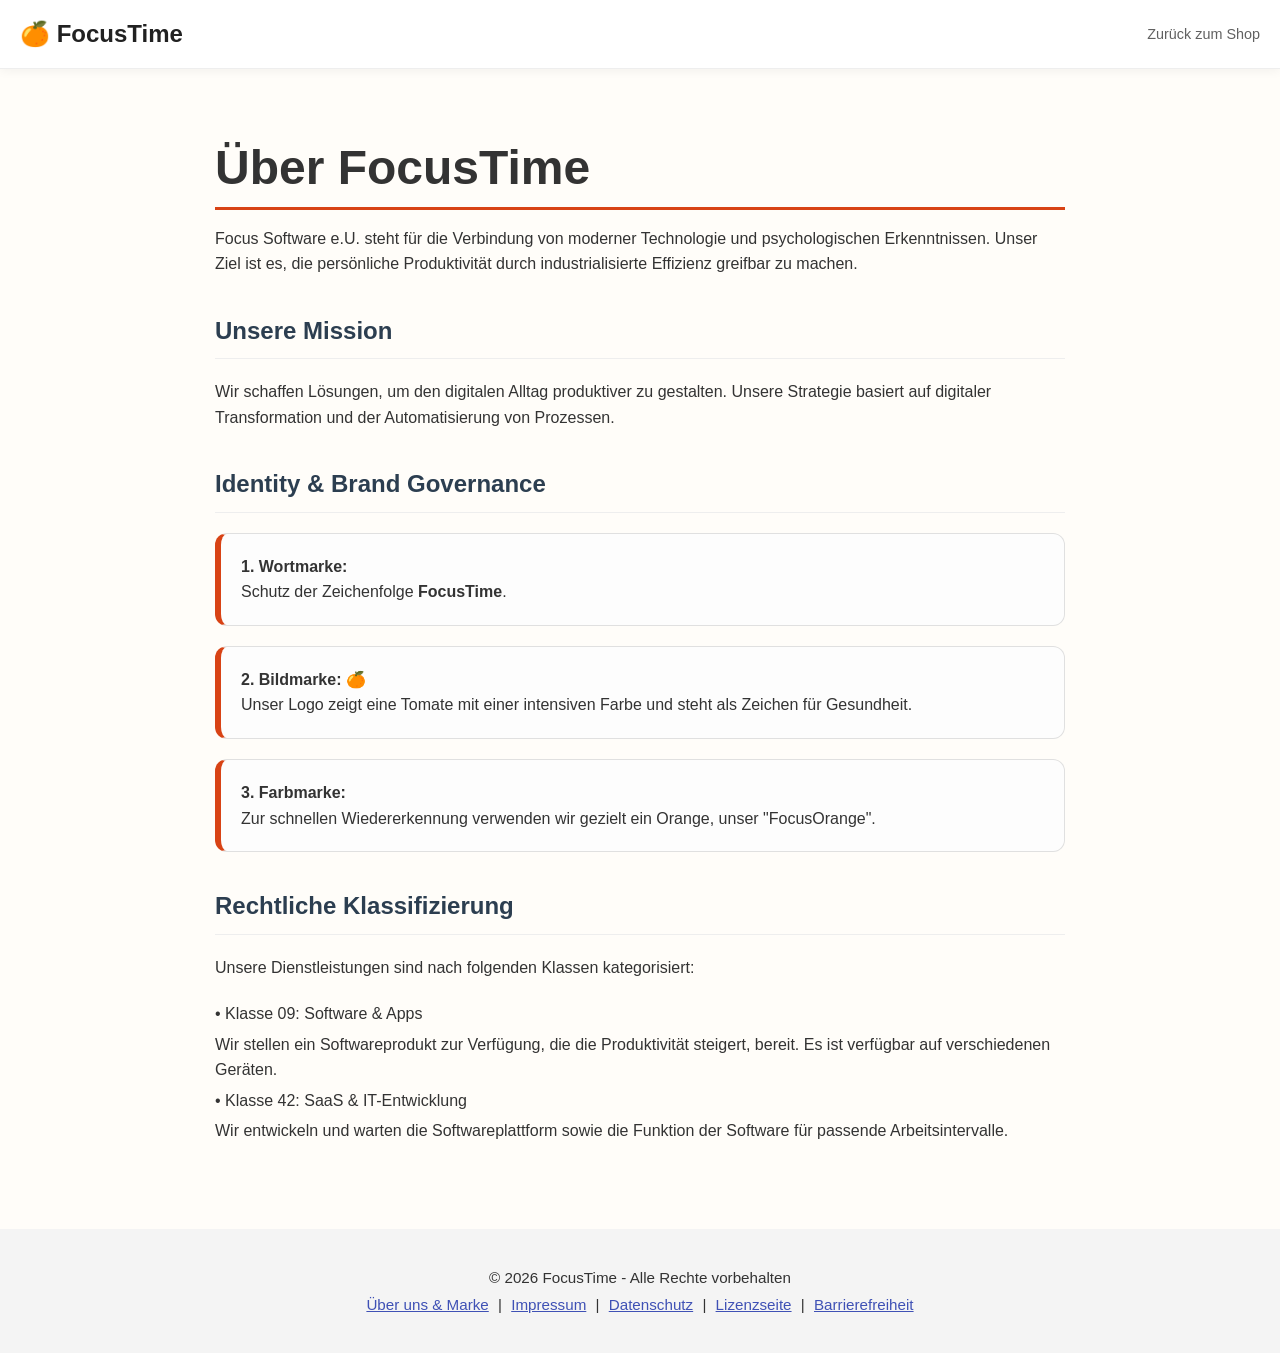
==== commit 8905dc8e: "joa" ====
--- a/about.html
+++ b/about.html
@@ -63,7 +63,7 @@
 <body>
 
 <header style="padding: 20px; background: #fff; display: flex; justify-content: space-between; align-items: center; border-bottom: 1px solid #eee;">
-    <div style="font-weight: bold; font-size: 1.5rem;">🍅 FocusTime</div>
+    <div style="font-weight: bold; font-size: 1.5rem;">🍊 FocusTime</div>
     <nav>
         <a href="index.html" style="text-decoration: none; color: var(--text-gray); font-size: 0.9rem;">Zurück zum Shop</a>
     </nav>
@@ -83,7 +83,7 @@
     </div>
 
     <div class="feature-box">
-        <strong>2. Bildmarke: 🍅</strong><br>
+        <strong>2. Bildmarke: 🍊</strong><br>
         Unser Logo zeigt eine Tomate mit einer intensiven Farbe und steht als Zeichen für Gesundheit.
     </div>
 
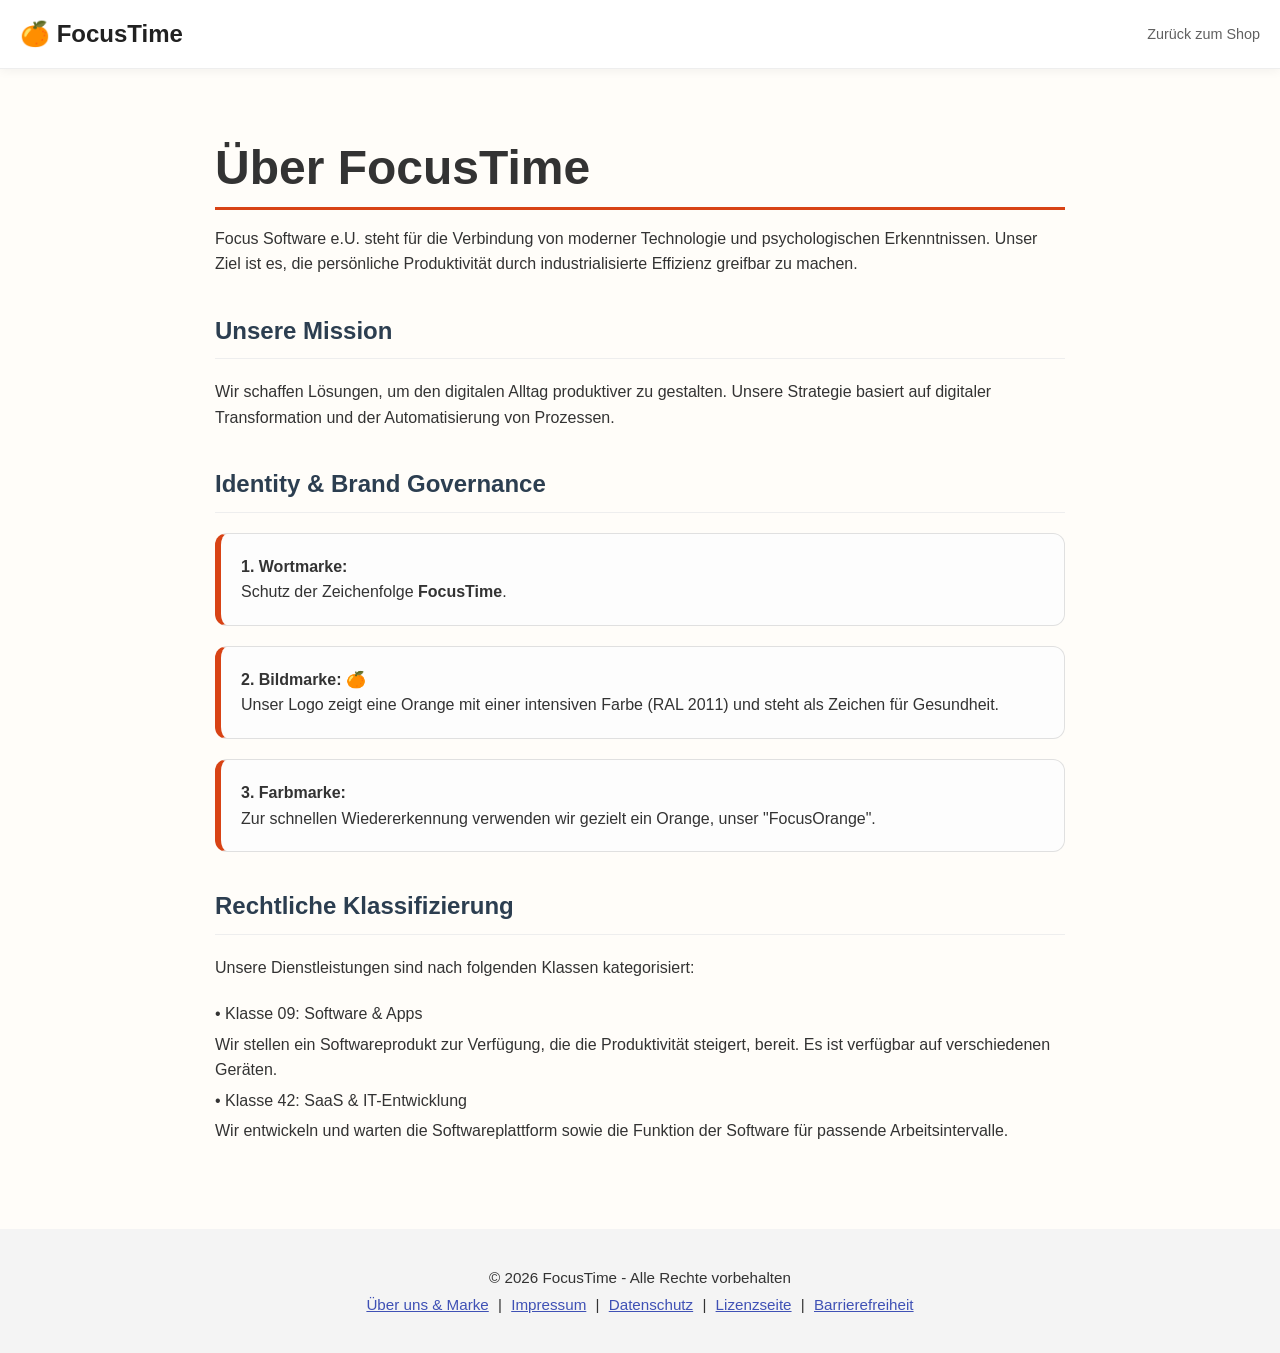
==== commit ba36891f: "finalisimo" ====
--- a/about.html
+++ b/about.html
@@ -84,7 +84,7 @@
 
     <div class="feature-box">
         <strong>2. Bildmarke: 🍊</strong><br>
-        Unser Logo zeigt eine Tomate mit einer intensiven Farbe und steht als Zeichen für Gesundheit.
+        Unser Logo zeigt eine Orange mit einer intensiven Farbe (RAL 2011) und steht als Zeichen für Gesundheit.
     </div>
 
     <div class="feature-box">
--- a/style.css
+++ b/style.css
@@ -73,7 +73,7 @@
     align-items: center;
 }
 
-.tomato-icon { font-size: 3rem; margin-bottom: 5px; }
+.orange-icon { font-size: 3rem; margin-bottom: 5px; }
 
 .timer-display {
     font-size: 4.5rem;
